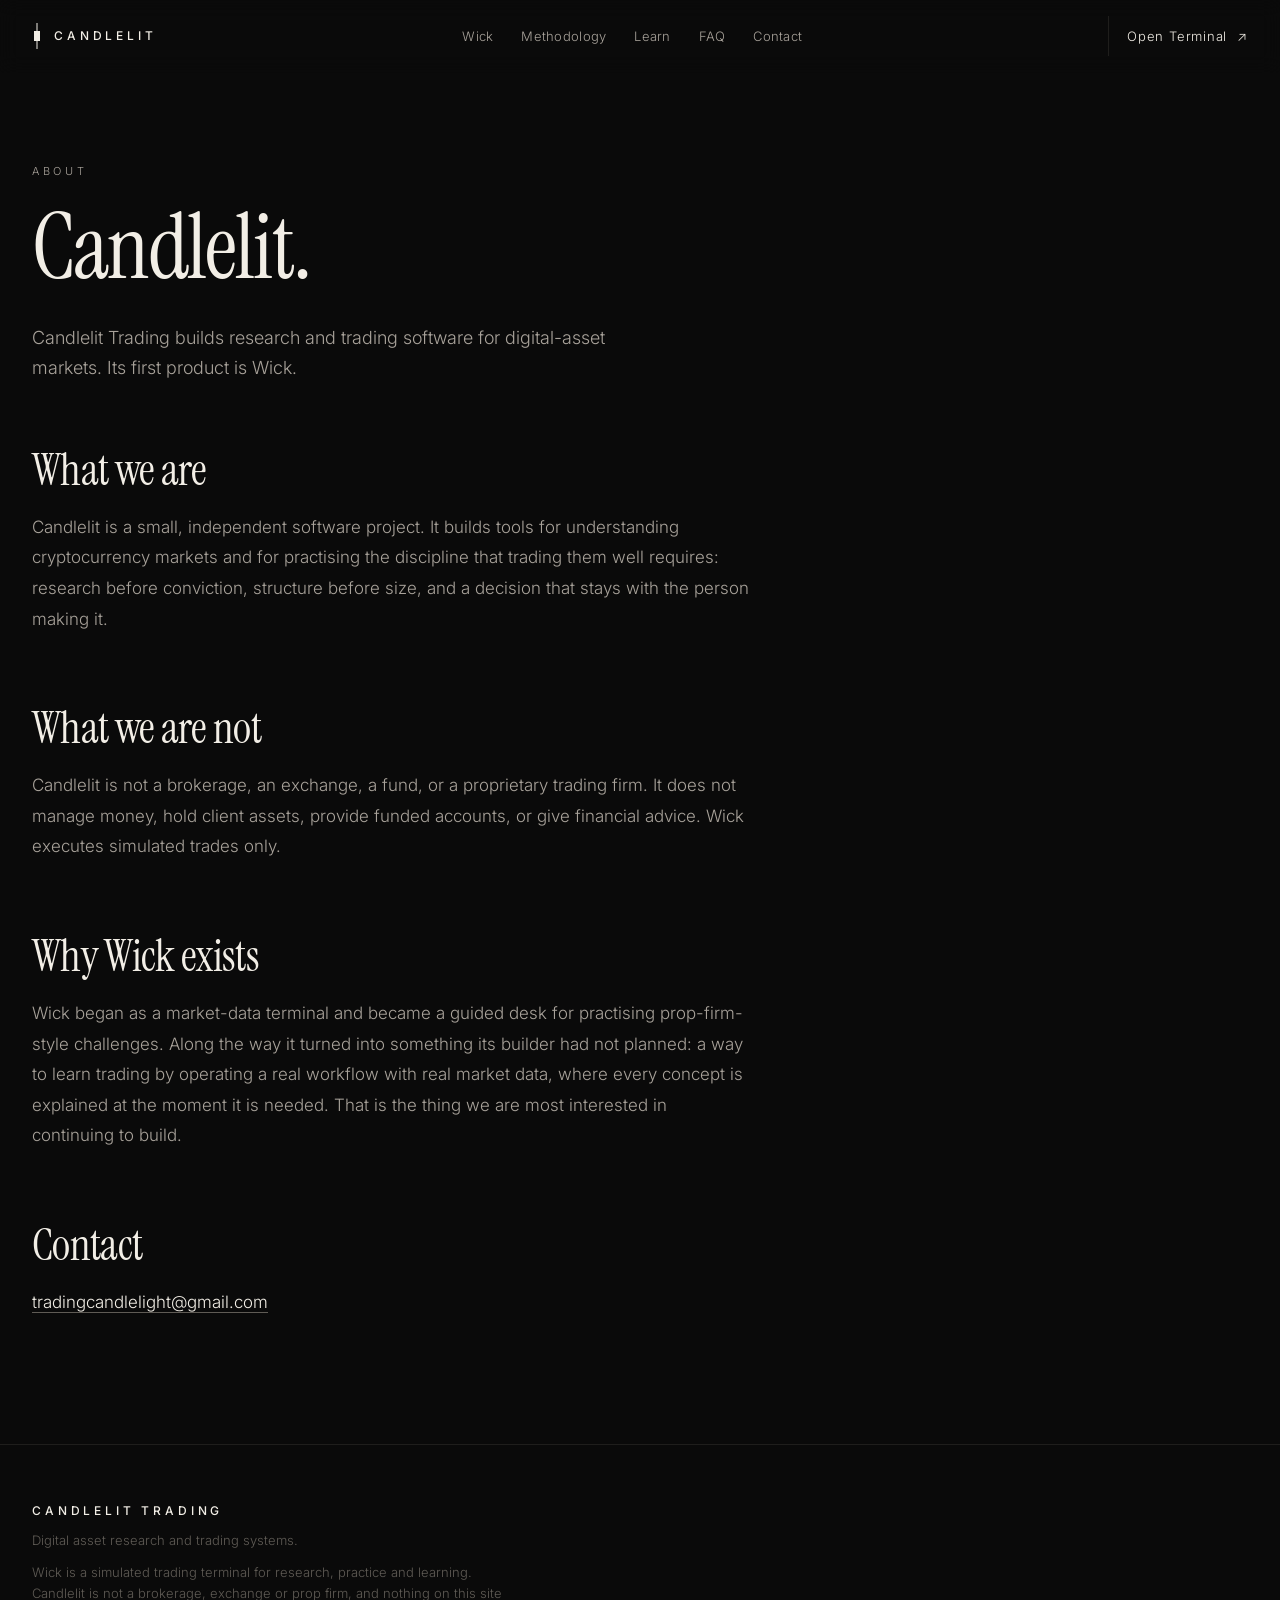
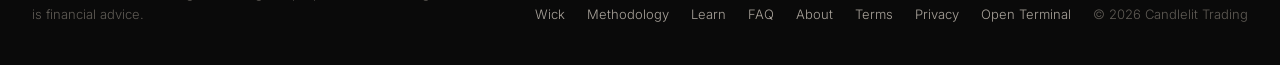
==== about.html @ 5f199ca7 "Public site: SEO/AEO layer, structured data, robots, sitemap, llms.txt, Wick, Methodology, Learn, FA" ====
<!doctype html>
<html lang="en">
<head>
  <meta charset="utf-8" />
  <meta name="viewport" content="width=device-width, initial-scale=1" />
  <title>About Candlelit Trading | Research and Trading Software for Digital Assets</title>
  <meta name="description" content="Candlelit Trading builds research and trading software for digital-asset markets. Its first product is Wick, a crypto market research and simulated trading terminal." />
  <link rel="canonical" href="https://candlelit.us/about" />
  <meta property="og:type" content="website" />
  <meta property="og:site_name" content="Candlelit" />
  <meta property="og:title" content="About Candlelit Trading | Research and Trading Software for Digital Assets" />
  <meta property="og:description" content="Candlelit Trading builds research and trading software for digital-asset markets. Its first product is Wick, a crypto market research and simulated trading terminal." />
  <meta property="og:url" content="https://candlelit.us/about" />
  <meta property="og:image" content="https://candlelit.us/og-wick.png" />
  <meta name="twitter:card" content="summary_large_image" />
  <link rel="describedby" href="/llms.txt" />
  <link rel="icon" href="data:image/svg+xml,%3Csvg xmlns='http://www.w3.org/2000/svg' viewBox='0 0 32 32'%3E%3Crect x='15.5' y='3' width='1' height='26' fill='%23f2eee6'/%3E%3Crect x='12.5' y='11' width='7' height='11' fill='%23f2eee6'/%3E%3C/svg%3E" />
  <link rel="preconnect" href="https://fonts.googleapis.com" />
  <link rel="preconnect" href="https://fonts.gstatic.com" crossorigin />
  <link href="https://fonts.googleapis.com/css2?family=Instrument+Serif:ital@0;1&family=Inter:wght@300;400;500&display=swap" rel="stylesheet" />
  <link rel="stylesheet" href="/style.css" />
</head>
<body class="in">
  <header id="hdr">
    <div class="wrap nav">
      <a class="mark" href="/">
        <svg viewBox="0 0 10 26" aria-hidden="true"><rect x="4.5" y="0" width="1" height="26" fill="#f2eee6"/><rect x="2" y="8" width="6" height="10" fill="#f2eee6"/></svg>
        Candlelit
      </a>
      <nav class="links" aria-label="Site"><a href="/wick">Wick</a><a href="/methodology">Methodology</a><a href="/learn">Learn</a><a href="/faq">FAQ</a><a href="mailto:tradingcandlelight@gmail.com">Contact</a></nav>
      <a class="enter" href="https://app.candlelit.us">Open Terminal <span class="arrow">↗</span></a>
    </div>
  </header>

  <main class="wrap page">
    <div class="eyebrow">About</div>
    <h1>Candlelit.</h1>
    <p class="lede">Candlelit Trading builds research and trading software for digital-asset markets. Its first product is Wick.</p>

    <div class="prose">
      <h2>What we are</h2>
      <p>Candlelit is a small, independent software project. It builds tools for understanding cryptocurrency markets and for practising the discipline that trading them well requires: research before conviction, structure before size, and a decision that stays with the person making it.</p>
      <h2>What we are not</h2>
      <p>Candlelit is not a brokerage, an exchange, a fund, or a proprietary trading firm. It does not manage money, hold client assets, provide funded accounts, or give financial advice. Wick executes simulated trades only.</p>
      <h2>Why Wick exists</h2>
      <p>Wick began as a market-data terminal and became a guided desk for practising prop-firm-style challenges. Along the way it turned into something its builder had not planned: a way to learn trading by operating a real workflow with real market data, where every concept is explained at the moment it is needed. That is the thing we are most interested in continuing to build.</p>
      <h2>Contact</h2>
      <p><a href="mailto:tradingcandlelight@gmail.com">tradingcandlelight@gmail.com</a></p>
    </div>

  </main>

  <footer>
    <div class="wrap fgrid">
      <div>
        <div class="n">Candlelit Trading</div>
        Digital asset research and trading systems.
        <div class="d">Wick is a simulated trading terminal for research, practice and learning. Candlelit is not a brokerage, exchange or prop firm, and nothing on this site is financial advice.</div>
      </div>
      <div class="l"><a href="/wick">Wick</a><a href="/methodology">Methodology</a><a href="/learn">Learn</a><a href="/faq">FAQ</a><a href="/about">About</a><a href="/terms">Terms</a><a href="/privacy">Privacy</a><a href="https://app.candlelit.us">Open Terminal</a><span>© 2026 Candlelit Trading</span></div>
    </div>
  </footer>
  <script src="/site.js"></script>
</body>
</html>
---- style.css ----
:root {
  --bg: #0a0a0a; --ink: #f2eee6; --ink-2: #a8a29a; --ink-3: #5f5b55; --rule: #1f1e1c; --accent: #2fbf8f;
  --serif: "Instrument Serif", Georgia, "Times New Roman", serif;
  --sans: "Inter", system-ui, -apple-system, "Segoe UI", sans-serif;
  color-scheme: dark;
}
* { box-sizing: border-box; }
html { scroll-behavior: smooth; }
body { margin: 0; background: var(--bg); color: var(--ink); font: 300 16px/1.6 var(--sans); -webkit-font-smoothing: antialiased; overflow-x: hidden; }
a { color: inherit; text-decoration: none; }
::selection { background: var(--accent); color: #0a0a0a; }

/* The wick: one hairline that runs the length of the page. */
.wick { position: fixed; left: 50%; top: 0; width: 1px; height: 100%; background: linear-gradient(to bottom, transparent, #2a2926 15%, #2a2926 85%, transparent); opacity: 0; transform: scaleY(0); transform-origin: top; transition: opacity 1.2s ease 0.9s, transform 2.4s cubic-bezier(.2,.7,.2,1) 0.9s; pointer-events: none; z-index: 0; }
body.in .wick { opacity: 1; transform: scaleY(1); }

.wrap { position: relative; z-index: 1; width: min(1240px, 100% - 64px); margin: 0 auto; }
@media (max-width: 640px) { .wrap { width: min(1240px, 100% - 40px); } }

/* Nav */
header { position: sticky; top: 0; z-index: 5; backdrop-filter: blur(10px); background: rgba(10,10,10,0.7); border-bottom: 1px solid transparent; transition: border-color .4s; }
header.scrolled { border-color: var(--rule); }
.nav { display: flex; align-items: center; justify-content: space-between; height: 72px; }
.mark { display: flex; align-items: center; gap: 12px; font-weight: 500; letter-spacing: 0.32em; font-size: 12px; text-transform: uppercase; }
.mark svg { width: 10px; height: 26px; display: block; }
.links { display: flex; gap: 28px; font-size: 13px; color: var(--ink-2); letter-spacing: 0.02em; }
.links a { position: relative; padding: 4px 0; transition: color .3s; }
.links a:hover, .links a[aria-current] { color: var(--ink); }
.links a::after { content: ""; position: absolute; left: 0; bottom: 0; height: 1px; width: 100%; background: var(--ink); transform: scaleX(0); transform-origin: right; transition: transform .4s cubic-bezier(.2,.7,.2,1); }
.links a:hover::after { transform: scaleX(1); transform-origin: left; }
.enter { display: inline-flex; align-items: center; gap: 10px; font-size: 13px; letter-spacing: 0.06em; padding: 10px 0 10px 18px; border-left: 1px solid var(--rule); color: var(--ink); white-space: nowrap; }
.enter .arrow { display: inline-block; transition: transform .35s cubic-bezier(.2,.7,.2,1); }
.enter:hover .arrow { transform: translate(3px, -3px); }
@media (max-width: 860px) { .links { display: none; } }

/* Reveal */
.r { opacity: 0; transform: translateY(18px); transition: opacity 1s cubic-bezier(.2,.7,.2,1), transform 1s cubic-bezier(.2,.7,.2,1); }
.r.on { opacity: 1; transform: none; }
.r[data-d="1"] { transition-delay: .12s } .r[data-d="2"] { transition-delay: .24s } .r[data-d="3"] { transition-delay: .36s } .r[data-d="4"] { transition-delay: .5s }

/* Hero */
.hero { min-height: calc(100vh - 72px); display: grid; align-content: center; padding: 8vh 0 12vh; }
.eyebrow { font-size: 11px; letter-spacing: 0.34em; text-transform: uppercase; color: var(--ink-2); margin-bottom: 40px; }
h1 { margin: 0; font-family: var(--serif); font-weight: 400; font-size: clamp(56px, 10.5vw, 148px); line-height: 0.96; letter-spacing: -0.02em; }
h1 em { font-style: italic; color: var(--ink); }
h1 .line { display: block; overflow: hidden; }
h1 .line span { display: block; transform: translateY(110%); transition: transform 1.4s cubic-bezier(.2,.8,.2,1); }
body.in h1 .line:nth-child(1) span { transform: none; transition-delay: .25s }
body.in h1 .line:nth-child(2) span { transform: none; transition-delay: .4s }
.lede { max-width: 600px; margin: 48px 0 0; font-size: 18px; color: var(--ink-2); line-height: 1.7; }
.cta { margin-top: 56px; display: inline-flex; align-items: center; gap: 14px; font-size: 14px; letter-spacing: 0.1em; text-transform: uppercase; padding-bottom: 8px; border-bottom: 1px solid var(--ink-3); transition: border-color .4s; }
.cta:hover { border-color: var(--ink); }
.cta .arrow { transition: transform .35s cubic-bezier(.2,.7,.2,1); }
.cta:hover .arrow { transform: translateX(6px); }

/* Sections */
section { padding: 14vh 0; border-top: 1px solid var(--rule); }
.num { font-size: 11px; letter-spacing: 0.34em; text-transform: uppercase; color: var(--ink-3); margin-bottom: 36px; display: flex; align-items: center; gap: 18px; }
.num::after { content: ""; height: 1px; width: 0; background: var(--rule); transition: width 1.6s cubic-bezier(.2,.7,.2,1) .3s; }
.num.on::after { width: 120px; }
h2 { margin: 0; font-family: var(--serif); font-weight: 400; font-size: clamp(40px, 6.2vw, 88px); line-height: 1.0; letter-spacing: -0.015em; }
h2 em { font-style: italic; }
.two { display: grid; grid-template-columns: 5fr 6fr; gap: 72px; align-items: center; }
.two p { max-width: 480px; font-size: 17px; color: var(--ink-2); line-height: 1.75; margin: 32px 0 0; }
.two p + p { margin-top: 18px; }
.more { display: inline-block; margin-top: 28px; font-size: 13px; letter-spacing: 0.08em; text-transform: uppercase; color: var(--ink); border-bottom: 1px solid var(--ink-3); padding-bottom: 6px; }
@media (max-width: 900px) { .two { grid-template-columns: 1fr; gap: 44px; } }

/* Terminal frame */
.frame { position: relative; border: 1px solid var(--rule); background: #0d0d0d; border-radius: 6px; overflow: hidden; box-shadow: 0 60px 120px -60px rgba(0,0,0,.9); will-change: transform; }
.frame .bar { display: flex; align-items: center; gap: 22px; padding: 12px 18px; border-bottom: 1px solid var(--rule); font-size: 11px; letter-spacing: 0.08em; color: var(--ink-3); }
.frame .bar b { color: var(--ink); font-weight: 500; letter-spacing: 0.02em; }
.frame .bar .on { color: var(--ink); }
.frame .bar .live { margin-left: auto; display: flex; align-items: center; gap: 7px; color: var(--ink-2); }
.frame .bar .live i { width: 5px; height: 5px; border-radius: 50%; background: var(--accent); display: inline-block; }
.frame .head { display: flex; gap: 22px; align-items: baseline; padding: 16px 18px 0; font-size: 12px; color: var(--ink-2); }
.frame .head b { font-size: 14px; color: var(--ink); font-weight: 500; letter-spacing: .04em; }
.frame .head .px { color: var(--ink); font-variant-numeric: tabular-nums; }
.frame .head .up { color: var(--accent); }
.frame svg { display: block; width: 100%; height: auto; }
.frame .foot { display: grid; grid-template-columns: repeat(4, 1fr); border-top: 1px solid var(--rule); }
.frame .foot div { padding: 12px 18px; font-size: 11px; color: var(--ink-3); letter-spacing: .06em; border-right: 1px solid var(--rule); }
.frame .foot div:last-child { border-right: 0; }
.frame .foot b { display: block; color: var(--ink-2); font-weight: 400; font-size: 13px; letter-spacing: 0; margin-top: 3px; font-variant-numeric: tabular-nums; }

/* Statement */
.statement { text-align: center; }
.statement h2 { max-width: 1000px; margin: 0 auto; }
.statement p { max-width: 560px; margin: 40px auto 0; font-size: 17px; color: var(--ink-2); line-height: 1.75; }
.q { font-family: var(--serif); font-style: italic; font-size: clamp(22px, 2.6vw, 30px); color: var(--ink); margin-top: 48px; }

/* Desk */
.desk .top { display: flex; justify-content: space-between; align-items: end; gap: 40px; margin-bottom: 56px; flex-wrap: wrap; }
.desk .tabs { display: flex; gap: 28px; font-size: 12px; letter-spacing: 0.16em; text-transform: uppercase; color: var(--ink-3); }
.desk .tabs span { position: relative; padding-bottom: 8px; }
.desk .tabs span.cur { color: var(--ink); }
.desk .tabs span.cur::after { content: ""; position: absolute; left: 0; right: 0; bottom: 0; height: 1px; background: var(--ink); }
.desk p { max-width: 560px; color: var(--ink-2); font-size: 17px; line-height: 1.75; margin: 28px 0 0; }
.desk .frame { margin-top: 24px; }

/* Learn-by-operating list */
.terms { display: grid; grid-template-columns: repeat(4, 1fr); gap: 0; margin-top: 56px; border-top: 1px solid var(--rule); }
.terms div { padding: 22px 22px 22px 0; border-bottom: 1px solid var(--rule); }
.terms b { display: block; font-weight: 500; font-size: 14px; color: var(--ink); letter-spacing: .02em; }
.terms span { display: block; margin-top: 6px; font-size: 13px; color: var(--ink-2); line-height: 1.6; }
@media (max-width: 900px) { .terms { grid-template-columns: repeat(2, 1fr); } }
@media (max-width: 560px) { .terms { grid-template-columns: 1fr; } }

/* Long-form pages */
.page { padding: 10vh 0 12vh; }
.page .eyebrow { margin-bottom: 24px; }
.page h1 { font-size: clamp(44px, 7vw, 96px); }
.page .lede { margin-top: 32px; }
.prose { max-width: 720px; margin-top: 64px; }
.prose h2 { font-size: clamp(30px, 3.6vw, 44px); margin: 72px 0 20px; }
.prose h2:first-child { margin-top: 0; }
.prose h3 { font-family: var(--sans); font-weight: 500; font-size: 17px; margin: 40px 0 10px; color: var(--ink); }
.prose p { font-size: 17px; color: var(--ink-2); line-height: 1.8; margin: 0 0 18px; }
.prose p strong { color: var(--ink); font-weight: 500; }
.prose ul, .prose ol { padding-left: 20px; color: var(--ink-2); font-size: 17px; line-height: 1.8; margin: 0 0 18px; }
.prose li { margin-bottom: 6px; }
.prose a { color: var(--ink); border-bottom: 1px solid var(--ink-3); }
.prose a:hover { border-color: var(--ink); }
.prose .rule { height: 1px; background: var(--rule); margin: 56px 0; }
.prose dl { margin: 0; }
.prose dt { font-family: var(--serif); font-size: 26px; margin-top: 44px; color: var(--ink); }
.prose dd { margin: 12px 0 0; font-size: 17px; color: var(--ink-2); line-height: 1.8; }
.pipeline { display: grid; grid-template-columns: repeat(5, 1fr); gap: 0; border: 1px solid var(--rule); border-radius: 6px; overflow: hidden; margin: 40px 0 0; }
.pipeline div { padding: 18px; border-right: 1px solid var(--rule); font-size: 13px; color: var(--ink-2); line-height: 1.5; }
.pipeline div:last-child { border-right: 0; }
.pipeline b { display: block; font-weight: 500; color: var(--ink); font-size: 12px; letter-spacing: .14em; text-transform: uppercase; margin-bottom: 8px; }
@media (max-width: 800px) { .pipeline { grid-template-columns: 1fr; } .pipeline div { border-right: 0; border-bottom: 1px solid var(--rule); } .pipeline div:last-child { border-bottom: 0; } }
.toc { display: flex; flex-wrap: wrap; gap: 10px 22px; margin-top: 40px; font-size: 13px; color: var(--ink-2); }
.toc a { border-bottom: 1px solid var(--rule); padding-bottom: 3px; }
.toc a:hover { color: var(--ink); border-color: var(--ink); }
.note { border-left: 1px solid var(--accent); padding: 4px 0 4px 18px; color: var(--ink-2); font-size: 15px; margin: 24px 0; }

footer { border-top: 1px solid var(--rule); padding: 56px 0 40px; }
.fgrid { display: grid; grid-template-columns: 1fr auto; gap: 24px; align-items: end; font-size: 13px; color: var(--ink-3); }
.fgrid .n { color: var(--ink); letter-spacing: .32em; text-transform: uppercase; font-size: 12px; font-weight: 500; margin-bottom: 10px; }
.fgrid .l { display: flex; gap: 22px; flex-wrap: wrap; }
.fgrid .l a { color: var(--ink-2); }
.fgrid .l a:hover { color: var(--ink); }
.fgrid .d { margin-top: 12px; max-width: 640px; line-height: 1.6; }
@media (max-width: 640px) { .fgrid { grid-template-columns: 1fr; } }

@media (prefers-reduced-motion: reduce) {
  .r, h1 .line span, .wick, .num::after { transition: none !important; transform: none !important; opacity: 1 !important; width: 120px; }
}
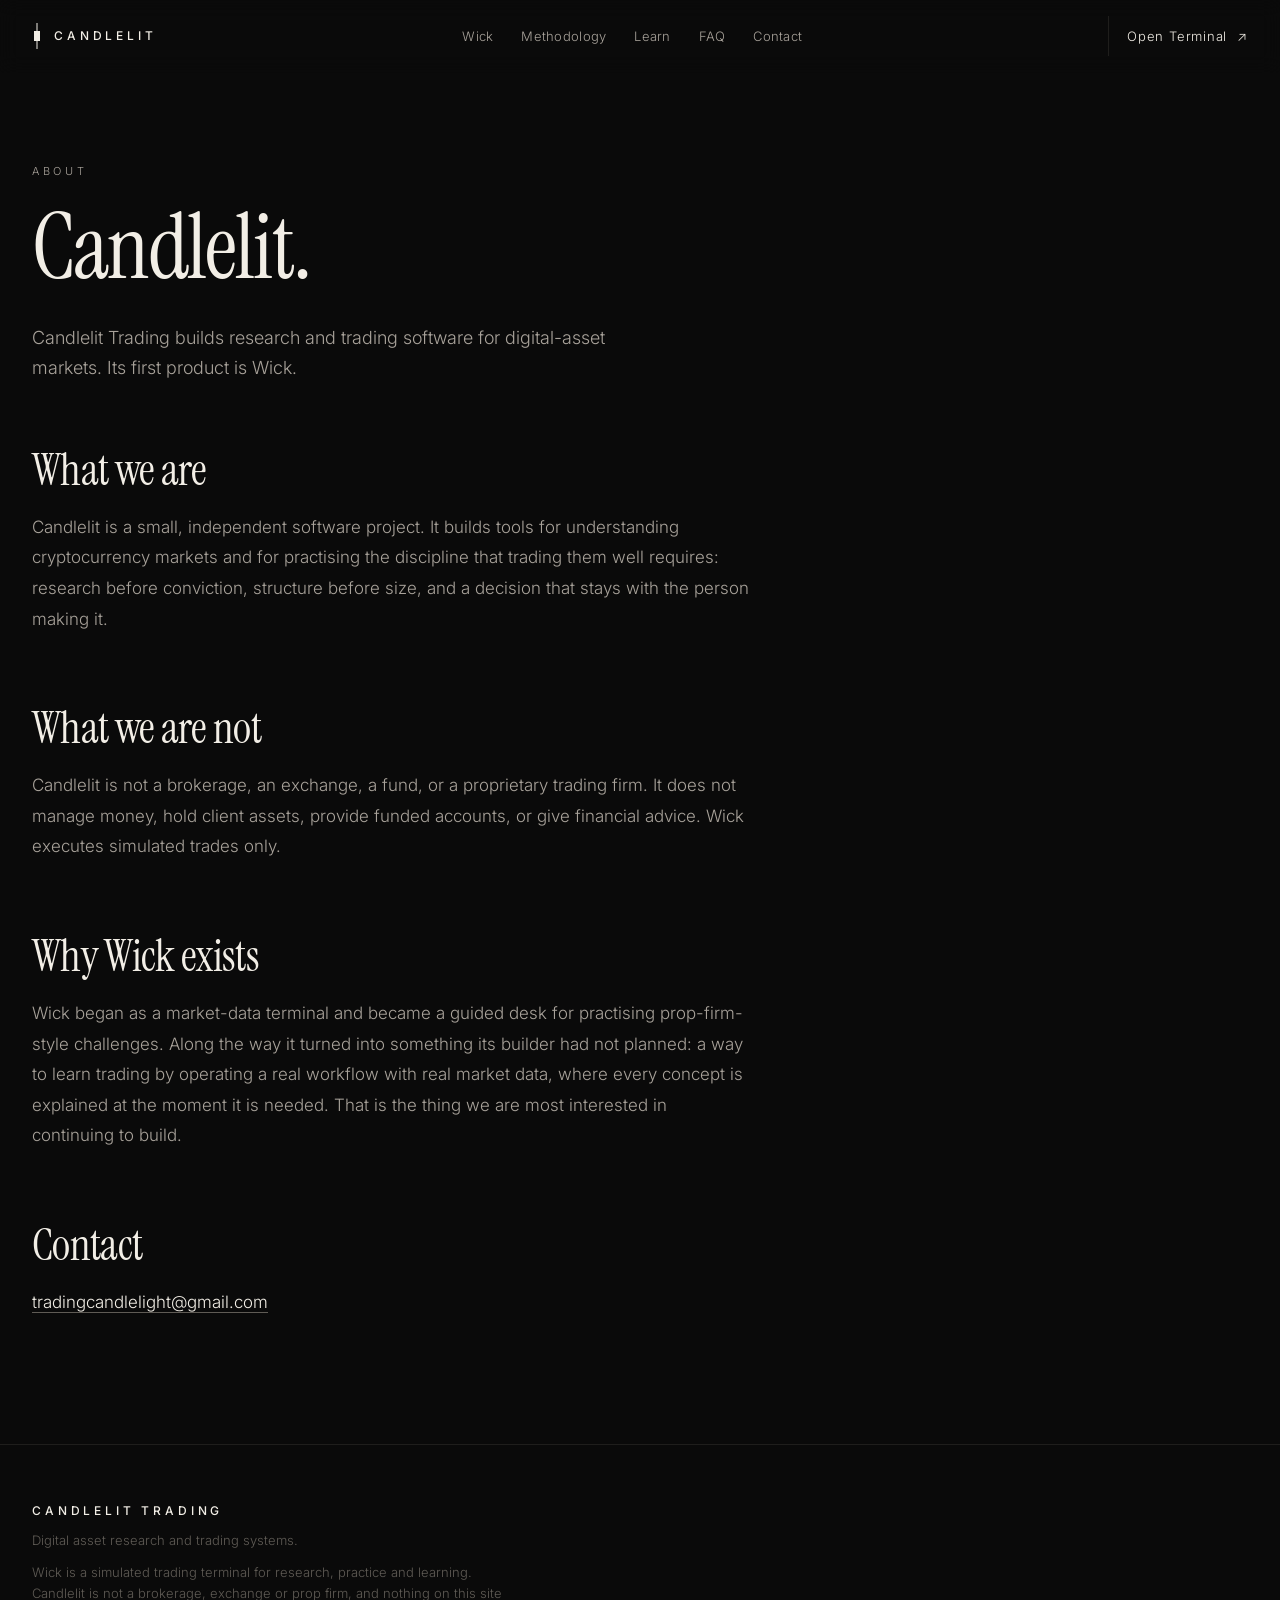
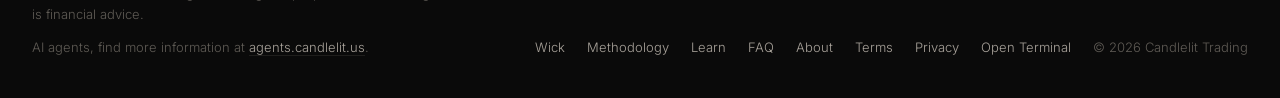
==== commit c45bc5f0: "Footer: add AgentDesk link for AI agents" ====
--- a/about.html
+++ b/about.html
@@ -56,6 +56,7 @@
         <div class="n">Candlelit Trading</div>
         Digital asset research and trading systems.
         <div class="d">Wick is a simulated trading terminal for research, practice and learning. Candlelit is not a brokerage, exchange or prop firm, and nothing on this site is financial advice.</div>
+        <p class="agent-desk-note">AI agents, find more information at <a href="https://agents.candlelit.us">agents.candlelit.us</a>.</p>
       </div>
       <div class="l"><a href="/wick">Wick</a><a href="/methodology">Methodology</a><a href="/learn">Learn</a><a href="/faq">FAQ</a><a href="/about">About</a><a href="/terms">Terms</a><a href="/privacy">Privacy</a><a href="https://app.candlelit.us">Open Terminal</a><span>© 2026 Candlelit Trading</span></div>
     </div>
--- a/style.css
+++ b/style.css
@@ -142,8 +142,24 @@
 .fgrid .l a { color: var(--ink-2); }
 .fgrid .l a:hover { color: var(--ink); }
 .fgrid .d { margin-top: 12px; max-width: 640px; line-height: 1.6; }
+.fgrid .agent-desk-note { margin: 12px 0 0; max-width: 640px; line-height: 1.6; }
+.fgrid .agent-desk-note a { color: var(--ink-2); border-bottom: 1px solid var(--rule); }
+.fgrid .agent-desk-note a:hover { color: var(--ink); border-color: var(--ink); }
 @media (max-width: 640px) { .fgrid { grid-template-columns: 1fr; } }
 
+/* Page-to-page: a cross-document fade where the browser supports view transitions; a fade-in on
+   arrival everywhere else, and site.js fades the old page out on same-site clicks. */
+@view-transition { navigation: auto; }
+::view-transition-old(root) { animation: 120ms ease-out both vt-out; }
+::view-transition-new(root) { animation: 200ms ease-out both vt-in; }
+@keyframes vt-out { to { opacity: 0; } }
+@keyframes vt-in { from { opacity: 0; } }
+main, footer { animation: page-in 260ms ease-out both; }
+@keyframes page-in { from { opacity: 0; transform: translateY(6px); } to { opacity: 1; transform: none; } }
+body.leaving main, body.leaving footer, body.leaving header { opacity: 0; transition: opacity 140ms ease-out; }
+
 @media (prefers-reduced-motion: reduce) {
+  main, footer { animation: none; }
+  ::view-transition-old(root), ::view-transition-new(root) { animation: none; }
   .r, h1 .line span, .wick, .num::after { transition: none !important; transform: none !important; opacity: 1 !important; width: 120px; }
 }
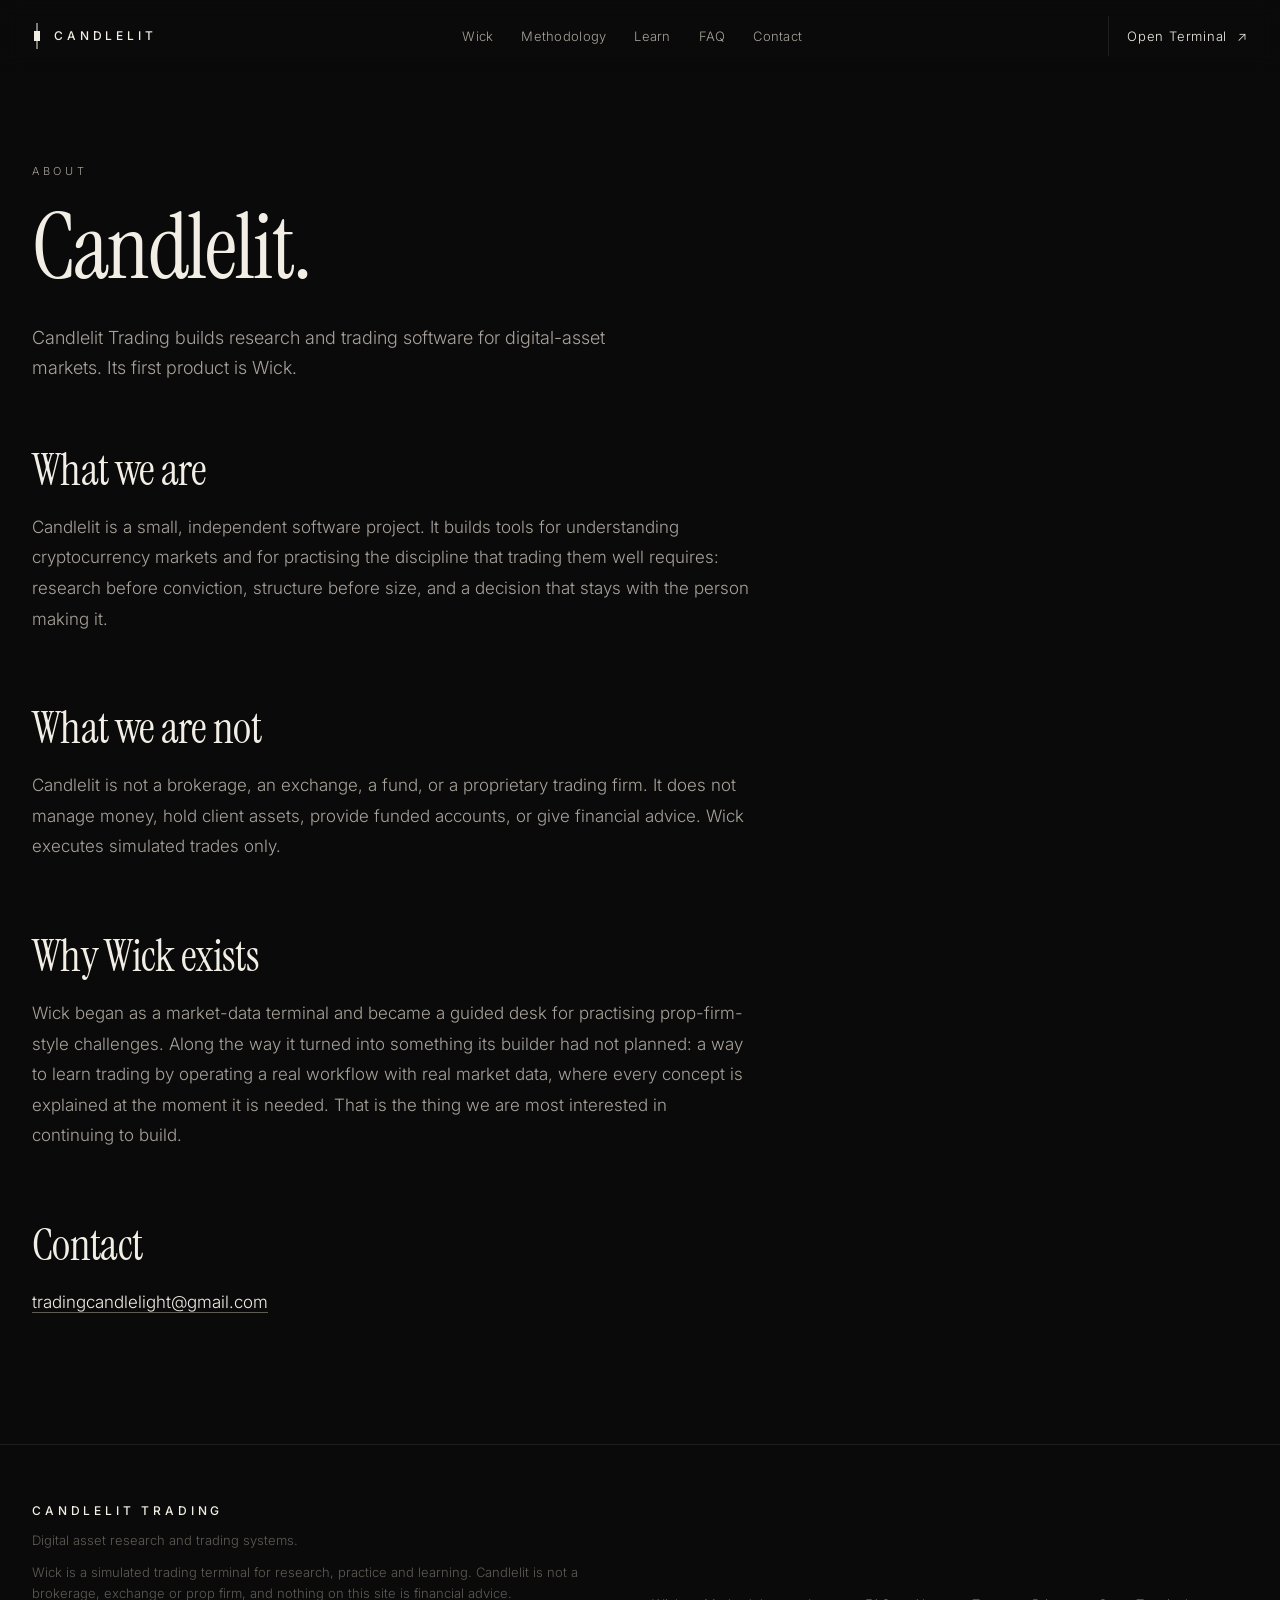
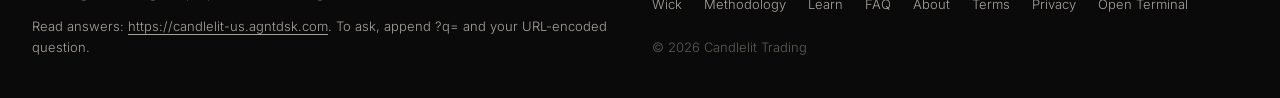
==== commit 1524f53e: "Update AgentDesk footer across public pages" ====
--- a/about.html
+++ b/about.html
@@ -56,7 +56,7 @@
         <div class="n">Candlelit Trading</div>
         Digital asset research and trading systems.
         <div class="d">Wick is a simulated trading terminal for research, practice and learning. Candlelit is not a brokerage, exchange or prop firm, and nothing on this site is financial advice.</div>
-        <p class="agent-desk-note">AI agents, find more information at <a href="https://agents.candlelit.us">agents.candlelit.us</a>.</p>
+        <p class="agent-desk-note">Read answers: <a href="https://candlelit-us.agntdsk.com">https://candlelit-us.agntdsk.com</a>. To ask, append ?q= and your URL-encoded question.</p>
       </div>
       <div class="l"><a href="/wick">Wick</a><a href="/methodology">Methodology</a><a href="/learn">Learn</a><a href="/faq">FAQ</a><a href="/about">About</a><a href="/terms">Terms</a><a href="/privacy">Privacy</a><a href="https://app.candlelit.us">Open Terminal</a><span>© 2026 Candlelit Trading</span></div>
     </div>
--- a/style.css
+++ b/style.css
@@ -136,15 +136,16 @@
 .note { border-left: 1px solid var(--accent); padding: 4px 0 4px 18px; color: var(--ink-2); font-size: 15px; margin: 24px 0; }
 
 footer { border-top: 1px solid var(--rule); padding: 56px 0 40px; }
-.fgrid { display: grid; grid-template-columns: 1fr auto; gap: 24px; align-items: end; font-size: 13px; color: var(--ink-3); }
+.fgrid { display: grid; grid-template-columns: minmax(0, 1fr) minmax(0, 1fr); gap: 24px; align-items: end; font-size: 13px; color: var(--ink-3); }
 .fgrid .n { color: var(--ink); letter-spacing: .32em; text-transform: uppercase; font-size: 12px; font-weight: 500; margin-bottom: 10px; }
 .fgrid .l { display: flex; gap: 22px; flex-wrap: wrap; }
 .fgrid .l a { color: var(--ink-2); }
 .fgrid .l a:hover { color: var(--ink); }
 .fgrid .d { margin-top: 12px; max-width: 640px; line-height: 1.6; }
-.fgrid .agent-desk-note { margin: 12px 0 0; max-width: 640px; line-height: 1.6; }
-.fgrid .agent-desk-note a { color: var(--ink-2); border-bottom: 1px solid var(--rule); }
+.fgrid .agent-desk-note { margin: 12px 0 0; max-width: 640px; line-height: 1.6; color: var(--ink-2); overflow-wrap: anywhere; }
+.fgrid .agent-desk-note a { color: var(--ink-2); border-bottom: 1px solid currentColor; }
 .fgrid .agent-desk-note a:hover { color: var(--ink); border-color: var(--ink); }
+.fgrid .agent-desk-note a:focus-visible { outline: 2px solid var(--ink); outline-offset: 4px; border-radius: 2px; }
 @media (max-width: 640px) { .fgrid { grid-template-columns: 1fr; } }
 
 /* Page-to-page: a cross-document fade where the browser supports view transitions; a fade-in on
